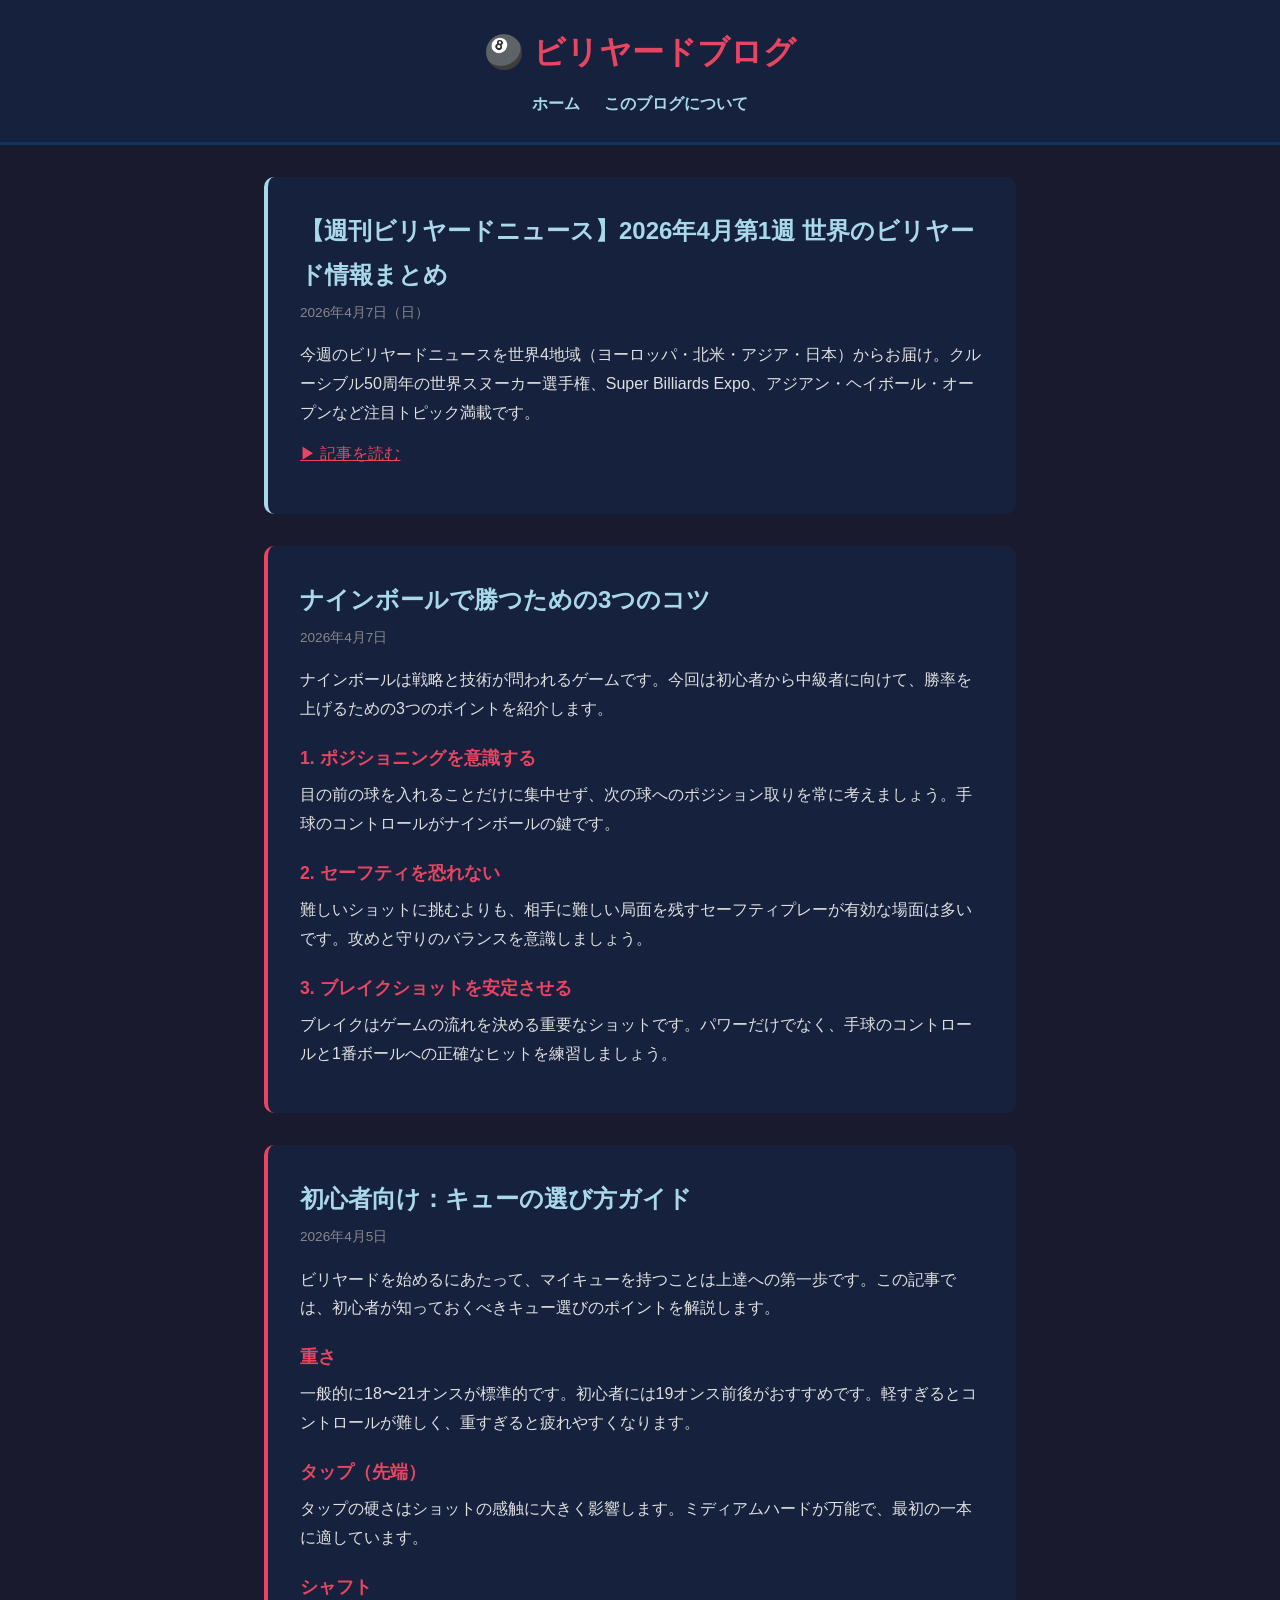
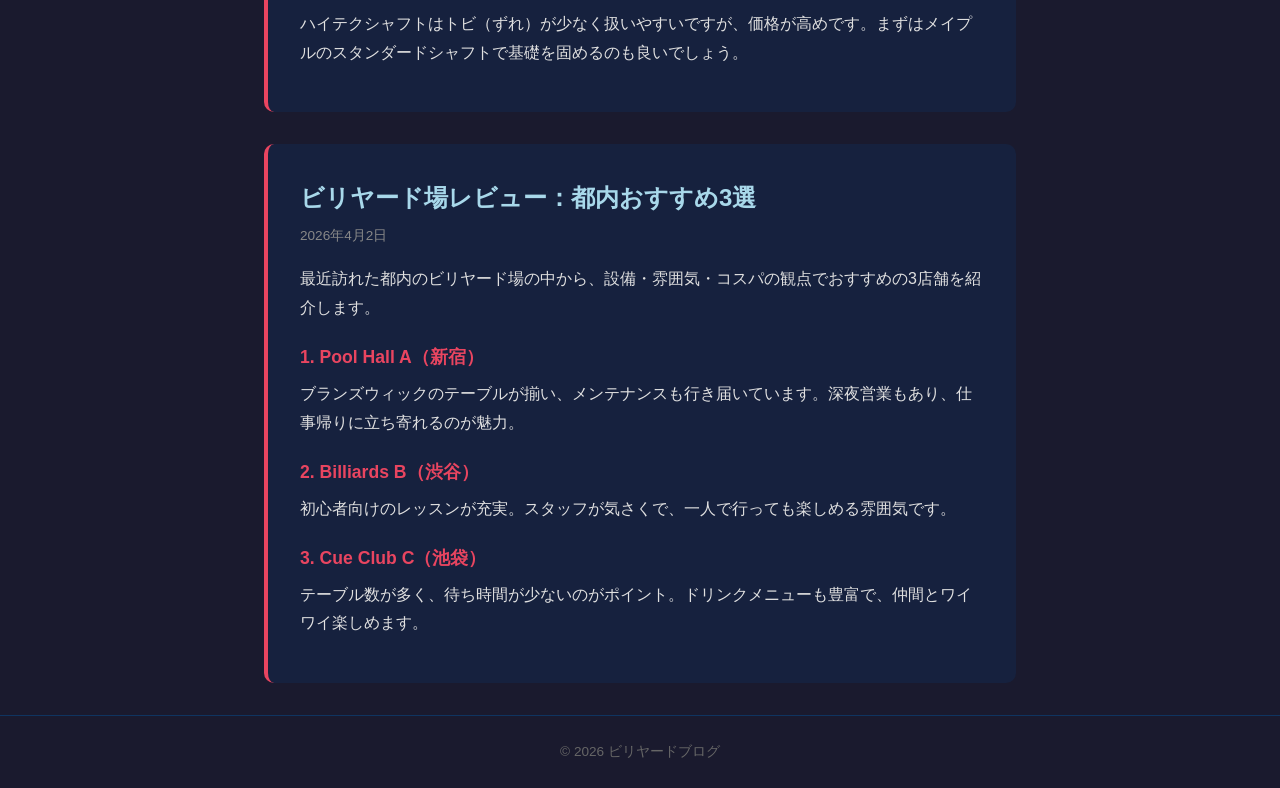
==== index.html @ 8cd23cf1 "ビリヤードブログ初期構築 - トップページ、Aboutページ、スタイルシート - 週刊ニュース記事（2026年4月第1週） - ブログ公開先の比較資料  Co-Authored-By: Claude " ====
<!DOCTYPE html>
<html lang="ja">
<head>
  <meta charset="UTF-8">
  <meta name="viewport" content="width=device-width, initial-scale=1.0">
  <title>ビリヤードブログ</title>
  <link rel="stylesheet" href="style.css">
</head>
<body>
  <header>
    <h1>🎱 ビリヤードブログ</h1>
    <nav>
      <a href="index.html">ホーム</a>
      <a href="about.html">このブログについて</a>
    </nav>
  </header>

  <main>
    <article class="post" style="border-left-color:#a8d8ea;">
      <h2><a href="posts/2026-04-07_weekly-news.html" style="color:#a8d8ea; text-decoration:none;">【週刊ビリヤードニュース】2026年4月第1週 世界のビリヤード情報まとめ</a></h2>
      <time datetime="2026-04-07">2026年4月7日（日）</time>
      <p>今週のビリヤードニュースを世界4地域（ヨーロッパ・北米・アジア・日本）からお届け。クルーシブル50周年の世界スヌーカー選手権、Super Billiards Expo、アジアン・ヘイボール・オープンなど注目トピック満載です。</p>
      <p><a href="posts/2026-04-07_weekly-news.html" style="color:#e94560;">▶ 記事を読む</a></p>
    </article>

    <article class="post">
      <h2>ナインボールで勝つための3つのコツ</h2>
      <time datetime="2026-04-07">2026年4月7日</time>
      <p>ナインボールは戦略と技術が問われるゲームです。今回は初心者から中級者に向けて、勝率を上げるための3つのポイントを紹介します。</p>
      <h3>1. ポジショニングを意識する</h3>
      <p>目の前の球を入れることだけに集中せず、次の球へのポジション取りを常に考えましょう。手球のコントロールがナインボールの鍵です。</p>
      <h3>2. セーフティを恐れない</h3>
      <p>難しいショットに挑むよりも、相手に難しい局面を残すセーフティプレーが有効な場面は多いです。攻めと守りのバランスを意識しましょう。</p>
      <h3>3. ブレイクショットを安定させる</h3>
      <p>ブレイクはゲームの流れを決める重要なショットです。パワーだけでなく、手球のコントロールと1番ボールへの正確なヒットを練習しましょう。</p>
    </article>

    <article class="post">
      <h2>初心者向け：キューの選び方ガイド</h2>
      <time datetime="2026-04-05">2026年4月5日</time>
      <p>ビリヤードを始めるにあたって、マイキューを持つことは上達への第一歩です。この記事では、初心者が知っておくべきキュー選びのポイントを解説します。</p>
      <h3>重さ</h3>
      <p>一般的に18〜21オンスが標準的です。初心者には19オンス前後がおすすめです。軽すぎるとコントロールが難しく、重すぎると疲れやすくなります。</p>
      <h3>タップ（先端）</h3>
      <p>タップの硬さはショットの感触に大きく影響します。ミディアムハードが万能で、最初の一本に適しています。</p>
      <h3>シャフト</h3>
      <p>ハイテクシャフトはトビ（ずれ）が少なく扱いやすいですが、価格が高めです。まずはメイプルのスタンダードシャフトで基礎を固めるのも良いでしょう。</p>
    </article>

    <article class="post">
      <h2>ビリヤード場レビュー：都内おすすめ3選</h2>
      <time datetime="2026-04-02">2026年4月2日</time>
      <p>最近訪れた都内のビリヤード場の中から、設備・雰囲気・コスパの観点でおすすめの3店舗を紹介します。</p>
      <h3>1. Pool Hall A（新宿）</h3>
      <p>ブランズウィックのテーブルが揃い、メンテナンスも行き届いています。深夜営業もあり、仕事帰りに立ち寄れるのが魅力。</p>
      <h3>2. Billiards B（渋谷）</h3>
      <p>初心者向けのレッスンが充実。スタッフが気さくで、一人で行っても楽しめる雰囲気です。</p>
      <h3>3. Cue Club C（池袋）</h3>
      <p>テーブル数が多く、待ち時間が少ないのがポイント。ドリンクメニューも豊富で、仲間とワイワイ楽しめます。</p>
    </article>
  </main>

  <footer>
    <p>&copy; 2026 ビリヤードブログ</p>
  </footer>
</body>
</html>
---- style.css ----
* {
  margin: 0;
  padding: 0;
  box-sizing: border-box;
}

body {
  font-family: "Hiragino Kaku Gothic ProN", "Noto Sans JP", sans-serif;
  background-color: #1a1a2e;
  color: #e0e0e0;
  line-height: 1.8;
}

header {
  background-color: #16213e;
  border-bottom: 3px solid #0f3460;
  padding: 1.5rem 2rem;
  text-align: center;
}

header h1 {
  font-size: 2rem;
  color: #e94560;
  margin-bottom: 0.5rem;
}

nav {
  display: flex;
  justify-content: center;
  gap: 1.5rem;
}

nav a {
  color: #a8d8ea;
  text-decoration: none;
  font-weight: bold;
  transition: color 0.3s;
}

nav a:hover {
  color: #e94560;
}

main {
  max-width: 800px;
  margin: 2rem auto;
  padding: 0 1.5rem;
}

.post {
  background-color: #16213e;
  border-radius: 10px;
  padding: 2rem;
  margin-bottom: 2rem;
  border-left: 4px solid #e94560;
}

.post h2 {
  color: #a8d8ea;
  font-size: 1.5rem;
  margin-bottom: 0.3rem;
}

.post time {
  display: block;
  color: #888;
  font-size: 0.85rem;
  margin-bottom: 1rem;
}

.post h3 {
  color: #e94560;
  font-size: 1.1rem;
  margin-top: 1.2rem;
  margin-bottom: 0.4rem;
}

.post p {
  margin-bottom: 0.8rem;
}

footer {
  text-align: center;
  padding: 1.5rem;
  color: #666;
  font-size: 0.85rem;
  border-top: 1px solid #0f3460;
}

.about-content {
  background-color: #16213e;
  border-radius: 10px;
  padding: 2rem;
  border-left: 4px solid #e94560;
}

.about-content h2 {
  color: #a8d8ea;
  font-size: 1.5rem;
  margin-bottom: 1rem;
}

.about-content p {
  margin-bottom: 1rem;
}
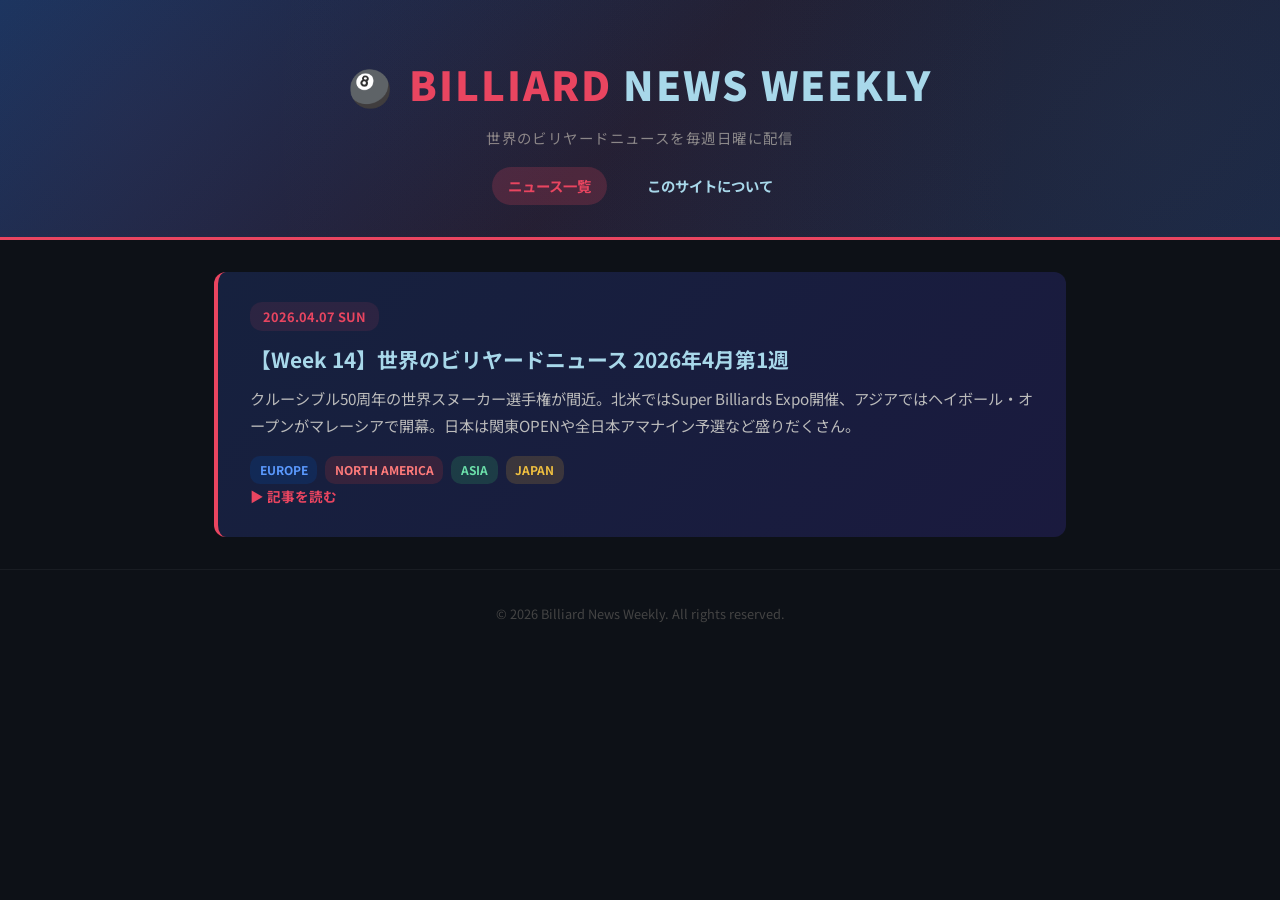
==== commit 20e61cad: "ニュース専門サイトにリニューアル - サイト名を「Billiard News Weekly」に変更 - サンプル記事を削除、ニュースのみに - ビジュアル強化（地域カラー、カードUI、グラデーション背" ====
--- a/index.html
+++ b/index.html
@@ -3,65 +3,43 @@
 <head>
   <meta charset="UTF-8">
   <meta name="viewport" content="width=device-width, initial-scale=1.0">
-  <title>ビリヤードブログ</title>
+  <title>Billiard News Weekly - 世界のビリヤードニュース</title>
   <link rel="stylesheet" href="style.css">
 </head>
 <body>
   <header>
-    <h1>🎱 ビリヤードブログ</h1>
+    <div class="site-title">
+      <span class="icon">🎱</span>
+      <span class="billiard">BILLIARD</span> <span class="news">NEWS WEEKLY</span>
+    </div>
+    <p class="site-subtitle">世界のビリヤードニュースを毎週日曜に配信</p>
     <nav>
-      <a href="index.html">ホーム</a>
-      <a href="about.html">このブログについて</a>
+      <a href="index.html" class="active">ニュース一覧</a>
+      <a href="about.html">このサイトについて</a>
     </nav>
   </header>
 
   <main>
-    <article class="post" style="border-left-color:#a8d8ea;">
-      <h2><a href="posts/2026-04-07_weekly-news.html" style="color:#a8d8ea; text-decoration:none;">【週刊ビリヤードニュース】2026年4月第1週 世界のビリヤード情報まとめ</a></h2>
-      <time datetime="2026-04-07">2026年4月7日（日）</time>
-      <p>今週のビリヤードニュースを世界4地域（ヨーロッパ・北米・アジア・日本）からお届け。クルーシブル50周年の世界スヌーカー選手権、Super Billiards Expo、アジアン・ヘイボール・オープンなど注目トピック満載です。</p>
-      <p><a href="posts/2026-04-07_weekly-news.html" style="color:#e94560;">▶ 記事を読む</a></p>
-    </article>
+    <div class="news-list">
 
-    <article class="post">
-      <h2>ナインボールで勝つための3つのコツ</h2>
-      <time datetime="2026-04-07">2026年4月7日</time>
-      <p>ナインボールは戦略と技術が問われるゲームです。今回は初心者から中級者に向けて、勝率を上げるための3つのポイントを紹介します。</p>
-      <h3>1. ポジショニングを意識する</h3>
-      <p>目の前の球を入れることだけに集中せず、次の球へのポジション取りを常に考えましょう。手球のコントロールがナインボールの鍵です。</p>
-      <h3>2. セーフティを恐れない</h3>
-      <p>難しいショットに挑むよりも、相手に難しい局面を残すセーフティプレーが有効な場面は多いです。攻めと守りのバランスを意識しましょう。</p>
-      <h3>3. ブレイクショットを安定させる</h3>
-      <p>ブレイクはゲームの流れを決める重要なショットです。パワーだけでなく、手球のコントロールと1番ボールへの正確なヒットを練習しましょう。</p>
-    </article>
+      <a href="posts/2026-04-07_weekly-news.html" class="news-card">
+        <span class="card-date">2026.04.07 SUN</span>
+        <h2>【Week 14】世界のビリヤードニュース 2026年4月第1週</h2>
+        <p class="card-summary">クルーシブル50周年の世界スヌーカー選手権が間近。北米ではSuper Billiards Expo開催、アジアではヘイボール・オープンがマレーシアで開幕。日本は関東OPENや全日本アマナイン予選など盛りだくさん。</p>
+        <div class="card-tags">
+          <span class="tag tag-europe">EUROPE</span>
+          <span class="tag tag-usa">NORTH AMERICA</span>
+          <span class="tag tag-asia">ASIA</span>
+          <span class="tag tag-japan">JAPAN</span>
+        </div>
+        <p class="read-more">▶ 記事を読む</p>
+      </a>
 
-    <article class="post">
-      <h2>初心者向け：キューの選び方ガイド</h2>
-      <time datetime="2026-04-05">2026年4月5日</time>
-      <p>ビリヤードを始めるにあたって、マイキューを持つことは上達への第一歩です。この記事では、初心者が知っておくべきキュー選びのポイントを解説します。</p>
-      <h3>重さ</h3>
-      <p>一般的に18〜21オンスが標準的です。初心者には19オンス前後がおすすめです。軽すぎるとコントロールが難しく、重すぎると疲れやすくなります。</p>
-      <h3>タップ（先端）</h3>
-      <p>タップの硬さはショットの感触に大きく影響します。ミディアムハードが万能で、最初の一本に適しています。</p>
-      <h3>シャフト</h3>
-      <p>ハイテクシャフトはトビ（ずれ）が少なく扱いやすいですが、価格が高めです。まずはメイプルのスタンダードシャフトで基礎を固めるのも良いでしょう。</p>
-    </article>
-
-    <article class="post">
-      <h2>ビリヤード場レビュー：都内おすすめ3選</h2>
-      <time datetime="2026-04-02">2026年4月2日</time>
-      <p>最近訪れた都内のビリヤード場の中から、設備・雰囲気・コスパの観点でおすすめの3店舗を紹介します。</p>
-      <h3>1. Pool Hall A（新宿）</h3>
-      <p>ブランズウィックのテーブルが揃い、メンテナンスも行き届いています。深夜営業もあり、仕事帰りに立ち寄れるのが魅力。</p>
-      <h3>2. Billiards B（渋谷）</h3>
-      <p>初心者向けのレッスンが充実。スタッフが気さくで、一人で行っても楽しめる雰囲気です。</p>
-      <h3>3. Cue Club C（池袋）</h3>
-      <p>テーブル数が多く、待ち時間が少ないのがポイント。ドリンクメニューも豊富で、仲間とワイワイ楽しめます。</p>
-    </article>
+    </div>
   </main>
 
   <footer>
-    <p>&copy; 2026 ビリヤードブログ</p>
+    <p>&copy; 2026 Billiard News Weekly. All rights reserved.</p>
   </footer>
 </body>
 </html>
--- a/style.css
+++ b/style.css
@@ -1,3 +1,5 @@
+@import url('https://fonts.googleapis.com/css2?family=Noto+Sans+JP:wght@400;700;900&display=swap');
+
 * {
   margin: 0;
   padding: 0;
@@ -5,101 +7,287 @@
 }
 
 body {
-  font-family: "Hiragino Kaku Gothic ProN", "Noto Sans JP", sans-serif;
-  background-color: #1a1a2e;
+  font-family: "Noto Sans JP", "Hiragino Kaku Gothic ProN", sans-serif;
+  background-color: #0d1117;
   color: #e0e0e0;
   line-height: 1.8;
 }
 
+/* ===== ヒーローヘッダー ===== */
 header {
-  background-color: #16213e;
-  border-bottom: 3px solid #0f3460;
-  padding: 1.5rem 2rem;
+  background: linear-gradient(135deg, #0f3460 0%, #1a1a2e 50%, #16213e 100%);
+  padding: 3rem 2rem 2rem;
   text-align: center;
-}
-
-header h1 {
-  font-size: 2rem;
-  color: #e94560;
-  margin-bottom: 0.5rem;
+  position: relative;
+  overflow: hidden;
+  border-bottom: 3px solid #e94560;
+}
+
+header::before {
+  content: "";
+  position: absolute;
+  top: -50%;
+  left: -50%;
+  width: 200%;
+  height: 200%;
+  background: radial-gradient(circle at 30% 50%, rgba(233, 69, 96, 0.08) 0%, transparent 50%),
+              radial-gradient(circle at 70% 50%, rgba(168, 216, 234, 0.06) 0%, transparent 50%);
+  pointer-events: none;
+}
+
+.site-title {
+  font-size: 2.5rem;
+  font-weight: 900;
+  letter-spacing: 0.05em;
+  margin-bottom: 0.3rem;
+  position: relative;
+}
+
+.site-title .icon {
+  font-size: 2.2rem;
+  margin-right: 0.3rem;
+}
+
+.site-title .billiard {
+  color: #e94560;
+}
+
+.site-title .news {
+  color: #a8d8ea;
+}
+
+.site-subtitle {
+  color: #888;
+  font-size: 0.9rem;
+  letter-spacing: 0.1em;
+  margin-bottom: 1rem;
 }
 
 nav {
   display: flex;
   justify-content: center;
   gap: 1.5rem;
+  position: relative;
 }
 
 nav a {
   color: #a8d8ea;
   text-decoration: none;
   font-weight: bold;
-  transition: color 0.3s;
-}
-
-nav a:hover {
-  color: #e94560;
-}
-
+  font-size: 0.9rem;
+  padding: 0.4rem 1rem;
+  border-radius: 20px;
+  transition: all 0.3s;
+}
+
+nav a:hover, nav a.active {
+  background-color: rgba(233, 69, 96, 0.2);
+  color: #e94560;
+}
+
+/* ===== メインコンテンツ ===== */
 main {
-  max-width: 800px;
-  margin: 2rem auto;
-  padding: 0 1.5rem;
-}
-
-.post {
-  background-color: #16213e;
+  max-width: 900px;
+  margin: 0 auto;
+  padding: 2rem 1.5rem;
+}
+
+/* ===== ニュースカード一覧（トップページ） ===== */
+.news-list {
+  display: flex;
+  flex-direction: column;
+  gap: 1.5rem;
+}
+
+.news-card {
+  background: linear-gradient(135deg, #16213e, #1a1a3e);
+  border-radius: 12px;
+  padding: 1.8rem 2rem;
+  border-left: 4px solid #e94560;
+  transition: transform 0.2s, box-shadow 0.2s;
+  text-decoration: none;
+  color: inherit;
+  display: block;
+}
+
+.news-card:hover {
+  transform: translateY(-3px);
+  box-shadow: 0 8px 25px rgba(233, 69, 96, 0.15);
+}
+
+.news-card .card-date {
+  display: inline-block;
+  color: #e94560;
+  font-size: 0.8rem;
+  font-weight: bold;
+  background: rgba(233, 69, 96, 0.1);
+  padding: 0.2rem 0.8rem;
+  border-radius: 12px;
+  margin-bottom: 0.8rem;
+}
+
+.news-card h2 {
+  color: #a8d8ea;
+  font-size: 1.3rem;
+  margin-bottom: 0.6rem;
+  line-height: 1.5;
+}
+
+.news-card .card-summary {
+  color: #bbb;
+  font-size: 0.95rem;
+  margin-bottom: 1rem;
+}
+
+.news-card .card-tags {
+  display: flex;
+  flex-wrap: wrap;
+  gap: 0.5rem;
+}
+
+.news-card .tag {
+  font-size: 0.75rem;
+  padding: 0.2rem 0.6rem;
   border-radius: 10px;
-  padding: 2rem;
-  margin-bottom: 2rem;
-  border-left: 4px solid #e94560;
-}
-
-.post h2 {
-  color: #a8d8ea;
-  font-size: 1.5rem;
+  font-weight: bold;
+}
+
+.tag-europe { background: rgba(0, 82, 180, 0.2); color: #5b9aff; }
+.tag-usa    { background: rgba(180, 50, 50, 0.2); color: #ff7b7b; }
+.tag-asia   { background: rgba(50, 180, 100, 0.2); color: #6bdfaa; }
+.tag-japan  { background: rgba(200, 150, 50, 0.2); color: #f0c040; }
+
+.read-more {
+  color: #e94560;
+  font-size: 0.85rem;
+  font-weight: bold;
+}
+
+/* ===== 記事ページ ===== */
+.article-content {
+  background: linear-gradient(135deg, #16213e, #1a1a3e);
+  border-radius: 12px;
+  padding: 2.5rem;
+}
+
+.article-content > h2:first-child {
+  color: #a8d8ea;
+  font-size: 1.6rem;
   margin-bottom: 0.3rem;
-}
-
-.post time {
+  line-height: 1.5;
+}
+
+.article-content > time {
   display: block;
   color: #888;
   font-size: 0.85rem;
+  margin-bottom: 1.5rem;
+}
+
+.article-content > p {
   margin-bottom: 1rem;
 }
 
-.post h3 {
-  color: #e94560;
-  font-size: 1.1rem;
-  margin-top: 1.2rem;
-  margin-bottom: 0.4rem;
-}
-
-.post p {
-  margin-bottom: 0.8rem;
-}
-
+/* 地域セクション */
+.region-section {
+  margin-top: 2.5rem;
+  padding-top: 1.5rem;
+  border-top: 1px solid rgba(255, 255, 255, 0.05);
+}
+
+.region-header {
+  display: flex;
+  align-items: center;
+  gap: 0.6rem;
+  margin-bottom: 1.5rem;
+  padding-bottom: 0.5rem;
+  border-bottom: 2px solid;
+}
+
+.region-header.europe { border-color: #5b9aff; }
+.region-header.usa    { border-color: #ff7b7b; }
+.region-header.asia   { border-color: #6bdfaa; }
+.region-header.japan  { border-color: #f0c040; }
+
+.region-header .region-flag {
+  font-size: 1.5rem;
+}
+
+.region-header h2 {
+  font-size: 1.3rem;
+  font-weight: 900;
+}
+
+.region-header.europe h2 { color: #5b9aff; }
+.region-header.usa h2    { color: #ff7b7b; }
+.region-header.asia h2   { color: #6bdfaa; }
+.region-header.japan h2  { color: #f0c040; }
+
+/* 個別ニュース */
+.news-item {
+  background: rgba(255, 255, 255, 0.03);
+  border-radius: 10px;
+  padding: 1.5rem;
+  margin-bottom: 1.2rem;
+  border-left: 3px solid rgba(255, 255, 255, 0.1);
+  transition: border-color 0.3s;
+}
+
+.news-item:hover {
+  border-left-color: #e94560;
+}
+
+.news-item h3 {
+  color: #e0e0e0;
+  font-size: 1.05rem;
+  margin-bottom: 0.5rem;
+  font-weight: 700;
+}
+
+.news-item p {
+  margin-bottom: 0.6rem;
+  font-size: 0.95rem;
+  color: #bbb;
+}
+
+.news-item .source {
+  font-size: 0.8rem;
+  color: #666;
+}
+
+.news-item .source a {
+  color: #5b9aff;
+  text-decoration: none;
+  transition: color 0.3s;
+}
+
+.news-item .source a:hover {
+  color: #a8d8ea;
+  text-decoration: underline;
+}
+
+/* ===== 次回予告 ===== */
+.next-update {
+  text-align: center;
+  padding: 1.5rem;
+  margin-top: 2rem;
+  color: #666;
+  font-size: 0.9rem;
+  border-top: 1px solid rgba(255, 255, 255, 0.05);
+}
+
+/* ===== フッター ===== */
 footer {
   text-align: center;
-  padding: 1.5rem;
-  color: #666;
-  font-size: 0.85rem;
-  border-top: 1px solid #0f3460;
-}
-
-.about-content {
-  background-color: #16213e;
-  border-radius: 10px;
   padding: 2rem;
-  border-left: 4px solid #e94560;
-}
-
-.about-content h2 {
-  color: #a8d8ea;
-  font-size: 1.5rem;
-  margin-bottom: 1rem;
-}
-
-.about-content p {
-  margin-bottom: 1rem;
-}
+  color: #444;
+  font-size: 0.8rem;
+  border-top: 1px solid rgba(255, 255, 255, 0.05);
+}
+
+/* ===== レスポンシブ ===== */
+@media (max-width: 600px) {
+  .site-title { font-size: 1.8rem; }
+  .article-content { padding: 1.5rem; }
+  .news-card { padding: 1.3rem 1.5rem; }
+}
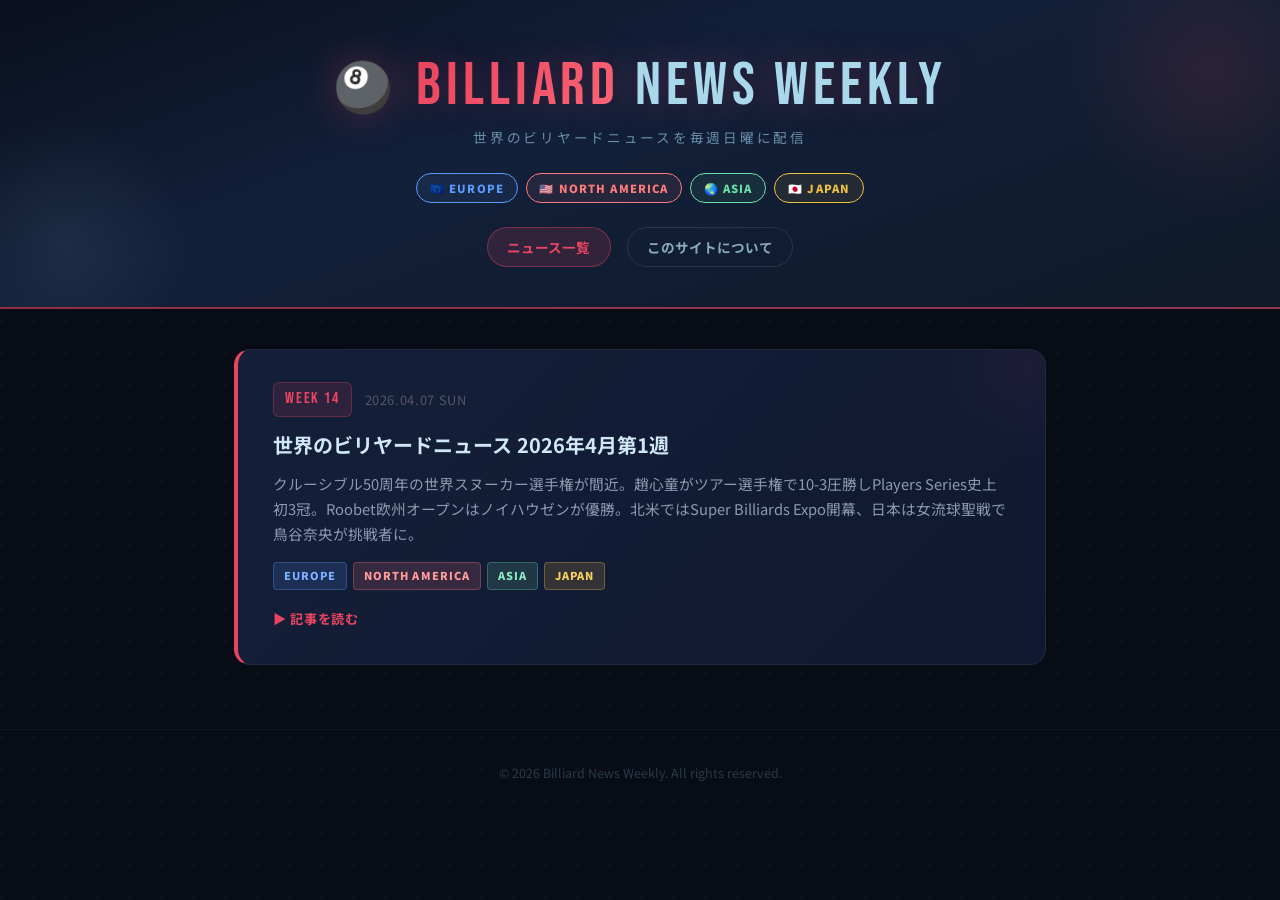
==== commit 017dfc49: "ビジュアル強化リニューアル - Bebas Neue フォント導入でタイトルをインパクトアップ - ボールアイコンの回転アニメーション追加 - ヘッダーに地域インジケーターバー追加 - カードデザイン" ====
--- a/index.html
+++ b/index.html
@@ -13,6 +13,12 @@
       <span class="billiard">BILLIARD</span> <span class="news">NEWS WEEKLY</span>
     </div>
     <p class="site-subtitle">世界のビリヤードニュースを毎週日曜に配信</p>
+    <div class="region-bar">
+      <span class="region-pill europe">🇪🇺 EUROPE</span>
+      <span class="region-pill usa">🇺🇸 NORTH AMERICA</span>
+      <span class="region-pill asia">🌏 ASIA</span>
+      <span class="region-pill japan">🇯🇵 JAPAN</span>
+    </div>
     <nav>
       <a href="index.html" class="active">ニュース一覧</a>
       <a href="about.html">このサイトについて</a>
@@ -23,16 +29,19 @@
     <div class="news-list">
 
       <a href="posts/2026-04-07_weekly-news.html" class="news-card">
-        <span class="card-date">2026.04.07 SUN</span>
-        <h2>【Week 14】世界のビリヤードニュース 2026年4月第1週</h2>
-        <p class="card-summary">クルーシブル50周年の世界スヌーカー選手権が間近。北米ではSuper Billiards Expo開催、アジアではヘイボール・オープンがマレーシアで開幕。日本は関東OPENや全日本アマナイン予選など盛りだくさん。</p>
+        <div class="card-meta">
+          <span class="card-week">WEEK 14</span>
+          <span class="card-date">2026.04.07 SUN</span>
+        </div>
+        <h2>世界のビリヤードニュース 2026年4月第1週</h2>
+        <p class="card-summary">クルーシブル50周年の世界スヌーカー選手権が間近。趙心童がツアー選手権で10-3圧勝しPlayers Series史上初3冠。Roobet欧州オープンはノイハウゼンが優勝。北米ではSuper Billiards Expo開幕、日本は女流球聖戦で鳥谷奈央が挑戦者に。</p>
         <div class="card-tags">
           <span class="tag tag-europe">EUROPE</span>
           <span class="tag tag-usa">NORTH AMERICA</span>
           <span class="tag tag-asia">ASIA</span>
           <span class="tag tag-japan">JAPAN</span>
         </div>
-        <p class="read-more">▶ 記事を読む</p>
+        <span class="read-more">▶ 記事を読む</span>
       </a>
 
     </div>
--- a/style.css
+++ b/style.css
@@ -1,4 +1,4 @@
-@import url('https://fonts.googleapis.com/css2?family=Noto+Sans+JP:wght@400;700;900&display=swap');
+@import url('https://fonts.googleapis.com/css2?family=Noto+Sans+JP:wght@400;700;900&family=Bebas+Neue&display=swap');
 
 * {
   margin: 0;
@@ -6,50 +6,90 @@
   box-sizing: border-box;
 }
 
+/* ===== ベース ===== */
 body {
   font-family: "Noto Sans JP", "Hiragino Kaku Gothic ProN", sans-serif;
-  background-color: #0d1117;
+  background-color: #080c14;
   color: #e0e0e0;
   line-height: 1.8;
-}
-
-/* ===== ヒーローヘッダー ===== */
+  min-height: 100vh;
+}
+
+/* ===== ビリヤード台の格子柄背景 ===== */
+body::before {
+  content: "";
+  position: fixed;
+  inset: 0;
+  background-image:
+    radial-gradient(circle at 1px 1px, rgba(255,255,255,0.04) 1px, transparent 0);
+  background-size: 32px 32px;
+  pointer-events: none;
+  z-index: 0;
+}
+
+/* ===== ヘッダー ===== */
 header {
-  background: linear-gradient(135deg, #0f3460 0%, #1a1a2e 50%, #16213e 100%);
-  padding: 3rem 2rem 2rem;
+  position: relative;
+  z-index: 1;
+  background: linear-gradient(160deg, #0a0f1e 0%, #12203a 40%, #0f1928 100%);
+  padding: 3.5rem 2rem 2.5rem;
   text-align: center;
-  position: relative;
   overflow: hidden;
-  border-bottom: 3px solid #e94560;
-}
-
+  border-bottom: 2px solid rgba(233, 69, 96, 0.6);
+}
+
+/* ラック（三角形）の装飾 */
 header::before {
   content: "";
   position: absolute;
-  top: -50%;
-  left: -50%;
-  width: 200%;
-  height: 200%;
-  background: radial-gradient(circle at 30% 50%, rgba(233, 69, 96, 0.08) 0%, transparent 50%),
-              radial-gradient(circle at 70% 50%, rgba(168, 216, 234, 0.06) 0%, transparent 50%);
-  pointer-events: none;
+  top: -80px;
+  right: -80px;
+  width: 300px;
+  height: 300px;
+  background: radial-gradient(circle, rgba(233,69,96,0.12) 0%, transparent 70%);
+  border-radius: 50%;
+}
+header::after {
+  content: "";
+  position: absolute;
+  bottom: -60px;
+  left: -60px;
+  width: 250px;
+  height: 250px;
+  background: radial-gradient(circle, rgba(168,216,234,0.08) 0%, transparent 70%);
+  border-radius: 50%;
 }
 
 .site-title {
-  font-size: 2.5rem;
-  font-weight: 900;
-  letter-spacing: 0.05em;
-  margin-bottom: 0.3rem;
-  position: relative;
+  font-family: 'Bebas Neue', sans-serif;
+  font-size: 3.8rem;
+  letter-spacing: 0.08em;
+  line-height: 1;
+  margin-bottom: 0.5rem;
+  position: relative;
+  z-index: 1;
+  text-shadow: 0 0 40px rgba(233,69,96,0.3);
 }
 
 .site-title .icon {
-  font-size: 2.2rem;
-  margin-right: 0.3rem;
+  font-size: 3rem;
+  margin-right: 0.2rem;
+  display: inline-block;
+  animation: spin-ball 8s linear infinite;
+  transform-origin: center;
+}
+
+@keyframes spin-ball {
+  0%   { transform: rotate(0deg); }
+  100% { transform: rotate(360deg); }
 }
 
 .site-title .billiard {
   color: #e94560;
+  background: linear-gradient(135deg, #e94560, #ff6b7a);
+  -webkit-background-clip: text;
+  -webkit-text-fill-color: transparent;
+  background-clip: text;
 }
 
 .site-title .news {
@@ -57,237 +97,354 @@
 }
 
 .site-subtitle {
-  color: #888;
-  font-size: 0.9rem;
+  color: #6a8faa;
+  font-size: 0.85rem;
+  letter-spacing: 0.2em;
+  text-transform: uppercase;
+  margin-bottom: 1.5rem;
+  position: relative;
+  z-index: 1;
+}
+
+/* 地域インジケーターバー */
+.region-bar {
+  display: flex;
+  justify-content: center;
+  gap: 0.5rem;
+  margin-bottom: 1.5rem;
+  position: relative;
+  z-index: 1;
+}
+
+.region-pill {
+  font-size: 0.7rem;
+  font-weight: 900;
   letter-spacing: 0.1em;
-  margin-bottom: 1rem;
-}
+  padding: 0.25rem 0.8rem;
+  border-radius: 20px;
+  border: 1px solid;
+}
+
+.region-pill.europe { border-color: #5b9aff; color: #5b9aff; background: rgba(91,154,255,0.08); }
+.region-pill.usa    { border-color: #ff7b7b; color: #ff7b7b; background: rgba(255,123,123,0.08); }
+.region-pill.asia   { border-color: #6bdfaa; color: #6bdfaa; background: rgba(107,223,170,0.08); }
+.region-pill.japan  { border-color: #f0c040; color: #f0c040; background: rgba(240,192,64,0.08); }
 
 nav {
   display: flex;
   justify-content: center;
-  gap: 1.5rem;
-  position: relative;
+  gap: 1rem;
+  position: relative;
+  z-index: 1;
 }
 
 nav a {
-  color: #a8d8ea;
+  color: #8aabbd;
   text-decoration: none;
   font-weight: bold;
-  font-size: 0.9rem;
-  padding: 0.4rem 1rem;
+  font-size: 0.85rem;
+  padding: 0.4rem 1.2rem;
   border-radius: 20px;
+  border: 1px solid rgba(255,255,255,0.1);
   transition: all 0.3s;
 }
 
 nav a:hover, nav a.active {
-  background-color: rgba(233, 69, 96, 0.2);
+  background: rgba(233,69,96,0.15);
+  border-color: rgba(233,69,96,0.4);
   color: #e94560;
 }
 
-/* ===== メインコンテンツ ===== */
+/* ===== メイン ===== */
 main {
-  max-width: 900px;
+  position: relative;
+  z-index: 1;
+  max-width: 860px;
   margin: 0 auto;
-  padding: 2rem 1.5rem;
-}
-
-/* ===== ニュースカード一覧（トップページ） ===== */
+  padding: 2.5rem 1.5rem 4rem;
+}
+
+/* ===== ニュースカード一覧 ===== */
 .news-list {
   display: flex;
   flex-direction: column;
-  gap: 1.5rem;
+  gap: 1.2rem;
 }
 
 .news-card {
-  background: linear-gradient(135deg, #16213e, #1a1a3e);
-  border-radius: 12px;
-  padding: 1.8rem 2rem;
-  border-left: 4px solid #e94560;
-  transition: transform 0.2s, box-shadow 0.2s;
+  display: block;
   text-decoration: none;
   color: inherit;
-  display: block;
+  background: linear-gradient(135deg, rgba(22,33,62,0.9), rgba(18,26,50,0.95));
+  border-radius: 16px;
+  padding: 2rem 2.2rem;
+  border: 1px solid rgba(255,255,255,0.06);
+  border-left: 4px solid #e94560;
+  transition: transform 0.25s, box-shadow 0.25s, border-color 0.25s;
+  position: relative;
+  overflow: hidden;
+}
+
+.news-card::before {
+  content: "";
+  position: absolute;
+  top: 0; right: 0;
+  width: 180px; height: 180px;
+  background: radial-gradient(circle, rgba(233,69,96,0.05) 0%, transparent 70%);
+  border-radius: 50%;
+  transform: translate(40%, -40%);
+  transition: opacity 0.3s;
 }
 
 .news-card:hover {
-  transform: translateY(-3px);
-  box-shadow: 0 8px 25px rgba(233, 69, 96, 0.15);
-}
-
-.news-card .card-date {
-  display: inline-block;
+  transform: translateY(-4px);
+  box-shadow: 0 12px 40px rgba(233,69,96,0.18), 0 4px 12px rgba(0,0,0,0.4);
+  border-left-color: #ff6b7a;
+}
+
+.news-card:hover::before {
+  opacity: 2;
+}
+
+/* カードヘッダー行 */
+.card-meta {
+  display: flex;
+  align-items: center;
+  gap: 0.8rem;
+  margin-bottom: 0.8rem;
+}
+
+.card-week {
+  font-family: 'Bebas Neue', sans-serif;
+  font-size: 1rem;
   color: #e94560;
+  background: rgba(233,69,96,0.12);
+  border: 1px solid rgba(233,69,96,0.3);
+  padding: 0.15rem 0.7rem;
+  border-radius: 6px;
+  letter-spacing: 0.1em;
+}
+
+.card-date {
+  color: #556;
   font-size: 0.8rem;
+  letter-spacing: 0.05em;
+}
+
+.news-card h2 {
+  color: #d0e8f5;
+  font-size: 1.25rem;
+  font-weight: 700;
+  line-height: 1.5;
+  margin-bottom: 0.7rem;
+}
+
+.card-summary {
+  color: #8a9bb0;
+  font-size: 0.92rem;
+  line-height: 1.7;
+  margin-bottom: 1rem;
+}
+
+/* 地域タグ */
+.card-tags {
+  display: flex;
+  flex-wrap: wrap;
+  gap: 0.4rem;
+  margin-bottom: 0.8rem;
+}
+
+.tag {
+  font-size: 0.68rem;
+  font-weight: 900;
+  letter-spacing: 0.1em;
+  padding: 0.2rem 0.6rem;
+  border-radius: 4px;
+}
+
+.tag-europe { background: rgba(91,154,255,0.15); color: #7ab0ff; border: 1px solid rgba(91,154,255,0.3); }
+.tag-usa    { background: rgba(255,123,123,0.15); color: #ff9b9b; border: 1px solid rgba(255,123,123,0.3); }
+.tag-asia   { background: rgba(107,223,170,0.15); color: #8be8c0; border: 1px solid rgba(107,223,170,0.3); }
+.tag-japan  { background: rgba(240,192,64,0.15);  color: #f5d060; border: 1px solid rgba(240,192,64,0.3); }
+
+.read-more {
+  display: inline-flex;
+  align-items: center;
+  gap: 0.3rem;
+  color: #e94560;
+  font-size: 0.82rem;
   font-weight: bold;
-  background: rgba(233, 69, 96, 0.1);
-  padding: 0.2rem 0.8rem;
-  border-radius: 12px;
-  margin-bottom: 0.8rem;
-}
-
-.news-card h2 {
-  color: #a8d8ea;
-  font-size: 1.3rem;
-  margin-bottom: 0.6rem;
-  line-height: 1.5;
-}
-
-.news-card .card-summary {
-  color: #bbb;
-  font-size: 0.95rem;
-  margin-bottom: 1rem;
-}
-
-.news-card .card-tags {
-  display: flex;
-  flex-wrap: wrap;
-  gap: 0.5rem;
-}
-
-.news-card .tag {
-  font-size: 0.75rem;
-  padding: 0.2rem 0.6rem;
-  border-radius: 10px;
-  font-weight: bold;
-}
-
-.tag-europe { background: rgba(0, 82, 180, 0.2); color: #5b9aff; }
-.tag-usa    { background: rgba(180, 50, 50, 0.2); color: #ff7b7b; }
-.tag-asia   { background: rgba(50, 180, 100, 0.2); color: #6bdfaa; }
-.tag-japan  { background: rgba(200, 150, 50, 0.2); color: #f0c040; }
-
-.read-more {
-  color: #e94560;
-  font-size: 0.85rem;
-  font-weight: bold;
+  letter-spacing: 0.05em;
+  transition: gap 0.2s;
+}
+
+.news-card:hover .read-more {
+  gap: 0.6rem;
 }
 
 /* ===== 記事ページ ===== */
 .article-content {
-  background: linear-gradient(135deg, #16213e, #1a1a3e);
-  border-radius: 12px;
-  padding: 2.5rem;
-}
-
-.article-content > h2:first-child {
-  color: #a8d8ea;
+  background: linear-gradient(160deg, rgba(18,30,55,0.95), rgba(12,20,40,0.98));
+  border-radius: 16px;
+  padding: 2.8rem;
+  border: 1px solid rgba(255,255,255,0.06);
+}
+
+.article-title {
+  color: #d0e8f5;
   font-size: 1.6rem;
+  font-weight: 900;
+  line-height: 1.5;
   margin-bottom: 0.3rem;
-  line-height: 1.5;
-}
-
-.article-content > time {
+}
+
+.article-date {
   display: block;
-  color: #888;
-  font-size: 0.85rem;
-  margin-bottom: 1.5rem;
-}
-
-.article-content > p {
-  margin-bottom: 1rem;
+  color: #556;
+  font-size: 0.82rem;
+  margin-bottom: 0.5rem;
+}
+
+.article-lead {
+  color: #8a9bb0;
+  font-size: 0.95rem;
+  margin-bottom: 0.5rem;
+  padding-bottom: 1.5rem;
+  border-bottom: 1px solid rgba(255,255,255,0.05);
 }
 
 /* 地域セクション */
 .region-section {
   margin-top: 2.5rem;
-  padding-top: 1.5rem;
-  border-top: 1px solid rgba(255, 255, 255, 0.05);
 }
 
 .region-header {
   display: flex;
   align-items: center;
-  gap: 0.6rem;
+  gap: 0.8rem;
   margin-bottom: 1.5rem;
-  padding-bottom: 0.5rem;
-  border-bottom: 2px solid;
-}
-
-.region-header.europe { border-color: #5b9aff; }
-.region-header.usa    { border-color: #ff7b7b; }
-.region-header.asia   { border-color: #6bdfaa; }
-.region-header.japan  { border-color: #f0c040; }
-
-.region-header .region-flag {
-  font-size: 1.5rem;
-}
+  padding: 0.8rem 1.2rem;
+  border-radius: 10px;
+  border-left: 4px solid;
+}
+
+.region-header.europe { background: rgba(91,154,255,0.07);  border-color: #5b9aff; }
+.region-header.usa    { background: rgba(255,123,123,0.07); border-color: #ff7b7b; }
+.region-header.asia   { background: rgba(107,223,170,0.07); border-color: #6bdfaa; }
+.region-header.japan  { background: rgba(240,192,64,0.07);  border-color: #f0c040; }
+
+.region-flag { font-size: 1.5rem; }
 
 .region-header h2 {
-  font-size: 1.3rem;
-  font-weight: 900;
-}
-
-.region-header.europe h2 { color: #5b9aff; }
-.region-header.usa h2    { color: #ff7b7b; }
-.region-header.asia h2   { color: #6bdfaa; }
-.region-header.japan h2  { color: #f0c040; }
+  font-family: 'Bebas Neue', sans-serif;
+  font-size: 1.4rem;
+  letter-spacing: 0.15em;
+}
+
+.region-header.europe h2 { color: #7ab0ff; }
+.region-header.usa h2    { color: #ff9b9b; }
+.region-header.asia h2   { color: #8be8c0; }
+.region-header.japan h2  { color: #f5d060; }
 
 /* 個別ニュース */
 .news-item {
-  background: rgba(255, 255, 255, 0.03);
+  background: rgba(255,255,255,0.02);
   border-radius: 10px;
-  padding: 1.5rem;
-  margin-bottom: 1.2rem;
-  border-left: 3px solid rgba(255, 255, 255, 0.1);
-  transition: border-color 0.3s;
+  padding: 1.4rem 1.6rem;
+  margin-bottom: 1rem;
+  border-left: 3px solid rgba(255,255,255,0.07);
+  transition: background 0.2s, border-color 0.2s, transform 0.2s;
 }
 
 .news-item:hover {
-  border-left-color: #e94560;
+  background: rgba(255,255,255,0.04);
+  border-left-color: rgba(233,69,96,0.5);
+  transform: translateX(4px);
 }
 
 .news-item h3 {
-  color: #e0e0e0;
-  font-size: 1.05rem;
+  color: #c8dde8;
+  font-size: 1rem;
+  font-weight: 700;
   margin-bottom: 0.5rem;
-  font-weight: 700;
+  line-height: 1.5;
 }
 
 .news-item p {
-  margin-bottom: 0.6rem;
-  font-size: 0.95rem;
-  color: #bbb;
-}
-
-.news-item .source {
-  font-size: 0.8rem;
-  color: #666;
-}
-
-.news-item .source a {
-  color: #5b9aff;
+  margin-bottom: 0.5rem;
+  font-size: 0.93rem;
+  color: #8a9bb0;
+  line-height: 1.75;
+}
+
+.news-item strong {
+  color: #d0e8f5;
+}
+
+.source {
+  font-size: 0.78rem !important;
+  color: #445 !important;
+  margin-top: 0.3rem;
+}
+
+.source a {
+  color: #4a7aaa;
   text-decoration: none;
-  transition: color 0.3s;
-}
-
-.news-item .source a:hover {
+  transition: color 0.2s;
+}
+
+.source a:hover {
   color: #a8d8ea;
   text-decoration: underline;
 }
 
-/* ===== 次回予告 ===== */
+/* 次回予告 */
 .next-update {
   text-align: center;
-  padding: 1.5rem;
-  margin-top: 2rem;
-  color: #666;
-  font-size: 0.9rem;
-  border-top: 1px solid rgba(255, 255, 255, 0.05);
+  margin-top: 2.5rem;
+  padding: 1.2rem;
+  border-radius: 10px;
+  background: rgba(233,69,96,0.06);
+  border: 1px solid rgba(233,69,96,0.15);
+  color: #6a7a8a;
+  font-size: 0.88rem;
 }
 
 /* ===== フッター ===== */
 footer {
+  position: relative;
+  z-index: 1;
   text-align: center;
   padding: 2rem;
-  color: #444;
-  font-size: 0.8rem;
-  border-top: 1px solid rgba(255, 255, 255, 0.05);
+  color: #2a3a4a;
+  font-size: 0.78rem;
+  border-top: 1px solid rgba(255,255,255,0.04);
+}
+
+/* ===== Aboutページ ===== */
+.about-content {
+  background: linear-gradient(160deg, rgba(18,30,55,0.95), rgba(12,20,40,0.98));
+  border-radius: 16px;
+  padding: 2.5rem;
+  border: 1px solid rgba(255,255,255,0.06);
+  border-left: 4px solid #e94560;
+}
+
+.about-content h2 {
+  color: #a8d8ea;
+  font-size: 1.4rem;
+  margin-bottom: 1rem;
+}
+
+.about-content p {
+  color: #8a9bb0;
+  margin-bottom: 1rem;
 }
 
 /* ===== レスポンシブ ===== */
 @media (max-width: 600px) {
-  .site-title { font-size: 1.8rem; }
+  .site-title { font-size: 2.5rem; }
   .article-content { padding: 1.5rem; }
-  .news-card { padding: 1.3rem 1.5rem; }
-}
+  .news-card { padding: 1.4rem 1.5rem; }
+  .region-bar { flex-wrap: wrap; }
+}
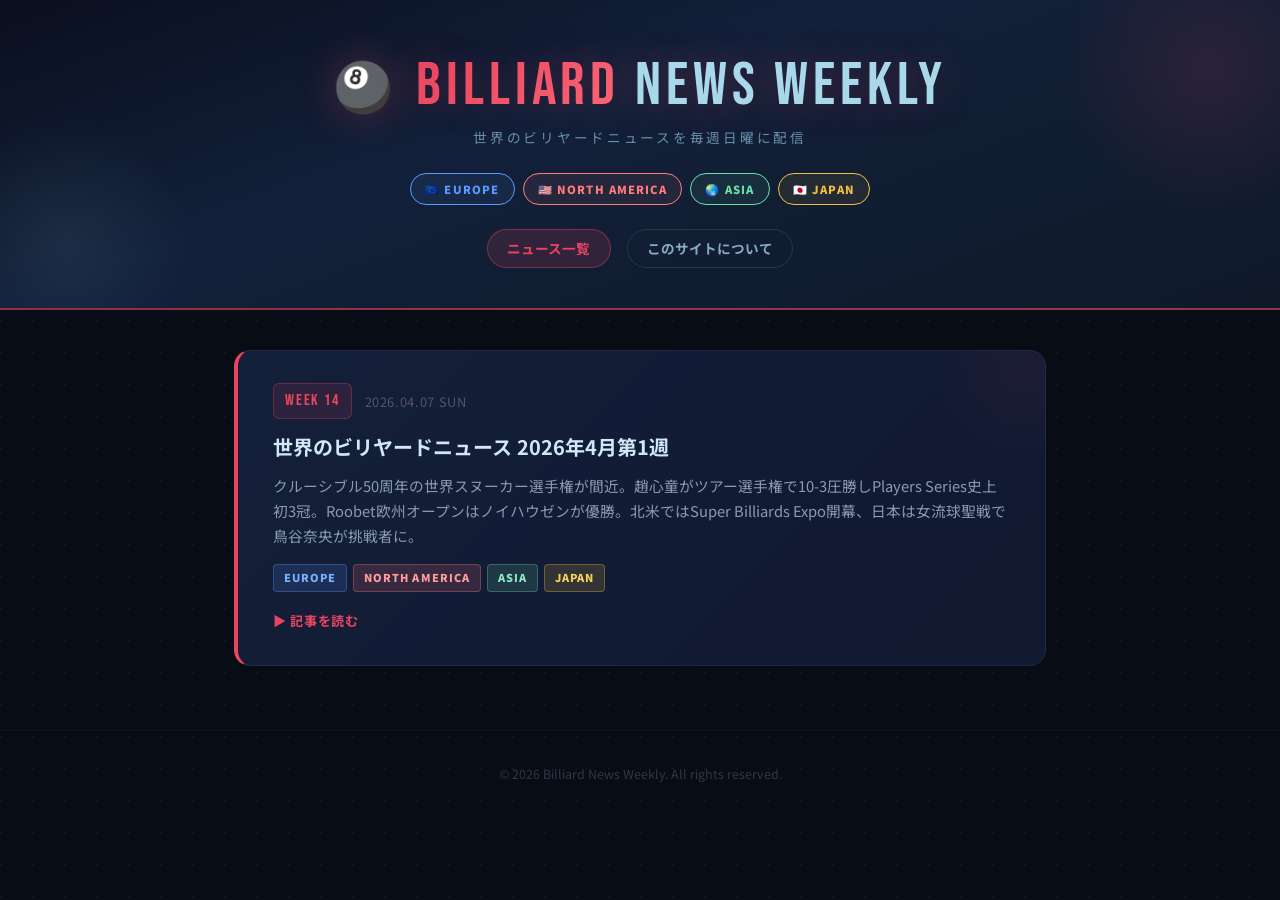
==== commit b5a83e15: "SEO対策を追加 - sitemap.xml 作成（全ページ登録） - robots.txt 作成 - meta description / OGP / Twitter Card タグを全ページに追加" ====
--- a/index.html
+++ b/index.html
@@ -4,6 +4,22 @@
   <meta charset="UTF-8">
   <meta name="viewport" content="width=device-width, initial-scale=1.0">
   <title>Billiard News Weekly - 世界のビリヤードニュース</title>
+  <meta name="description" content="ヨーロッパ・北米・アジア・日本のビリヤード・スヌーカー・プールの最新ニュースを毎週日曜に配信。大会結果・選手情報・イベント情報をまとめてお届け。">
+  <meta name="keywords" content="ビリヤード,スヌーカー,プール,ニュース,JPBA,JAPA,9ボール,10ボール,8ボール">
+  <meta name="author" content="Billiard News Weekly">
+  <link rel="canonical" href="https://baka0910.github.io/billiards-blog/">
+  <!-- OGP -->
+  <meta property="og:type" content="website">
+  <meta property="og:title" content="Billiard News Weekly - 世界のビリヤードニュース">
+  <meta property="og:description" content="ヨーロッパ・北米・アジア・日本のビリヤード・スヌーカー・プールの最新ニュースを毎週日曜に配信。">
+  <meta property="og:url" content="https://baka0910.github.io/billiards-blog/">
+  <meta property="og:site_name" content="Billiard News Weekly">
+  <meta property="og:image" content="https://baka0910.github.io/billiards-blog/ogp.png">
+  <!-- Twitter Card -->
+  <meta name="twitter:card" content="summary_large_image">
+  <meta name="twitter:title" content="Billiard News Weekly - 世界のビリヤードニュース">
+  <meta name="twitter:description" content="ヨーロッパ・北米・アジア・日本のビリヤード・スヌーカー・プールの最新ニュースを毎週日曜に配信。">
+  <meta name="twitter:image" content="https://baka0910.github.io/billiards-blog/ogp.png">
   <link rel="stylesheet" href="style.css">
 </head>
 <body>
--- a/style.css
+++ b/style.css
@@ -1,4 +1,8 @@
 @import url('https://fonts.googleapis.com/css2?family=Noto+Sans+JP:wght@400;700;900&family=Bebas+Neue&display=swap');
+
+html {
+  scroll-behavior: smooth;
+}
 
 * {
   margin: 0;
@@ -120,15 +124,28 @@
   font-size: 0.7rem;
   font-weight: 900;
   letter-spacing: 0.1em;
-  padding: 0.25rem 0.8rem;
+  padding: 0.3rem 0.9rem;
   border-radius: 20px;
   border: 1px solid;
+  text-decoration: none;
+  cursor: pointer;
+  transition: all 0.2s;
 }
 
 .region-pill.europe { border-color: #5b9aff; color: #5b9aff; background: rgba(91,154,255,0.08); }
 .region-pill.usa    { border-color: #ff7b7b; color: #ff7b7b; background: rgba(255,123,123,0.08); }
 .region-pill.asia   { border-color: #6bdfaa; color: #6bdfaa; background: rgba(107,223,170,0.08); }
 .region-pill.japan  { border-color: #f0c040; color: #f0c040; background: rgba(240,192,64,0.08); }
+
+.region-pill.europe:hover { background: rgba(91,154,255,0.25); transform: translateY(-2px); }
+.region-pill.usa:hover    { background: rgba(255,123,123,0.25); transform: translateY(-2px); }
+.region-pill.asia:hover   { background: rgba(107,223,170,0.25); transform: translateY(-2px); }
+.region-pill.japan:hover  { background: rgba(240,192,64,0.25); transform: translateY(-2px); }
+
+/* セクションへのオフセット（ヘッダー分） */
+.region-section {
+  scroll-margin-top: 20px;
+}
 
 nav {
   display: flex;
